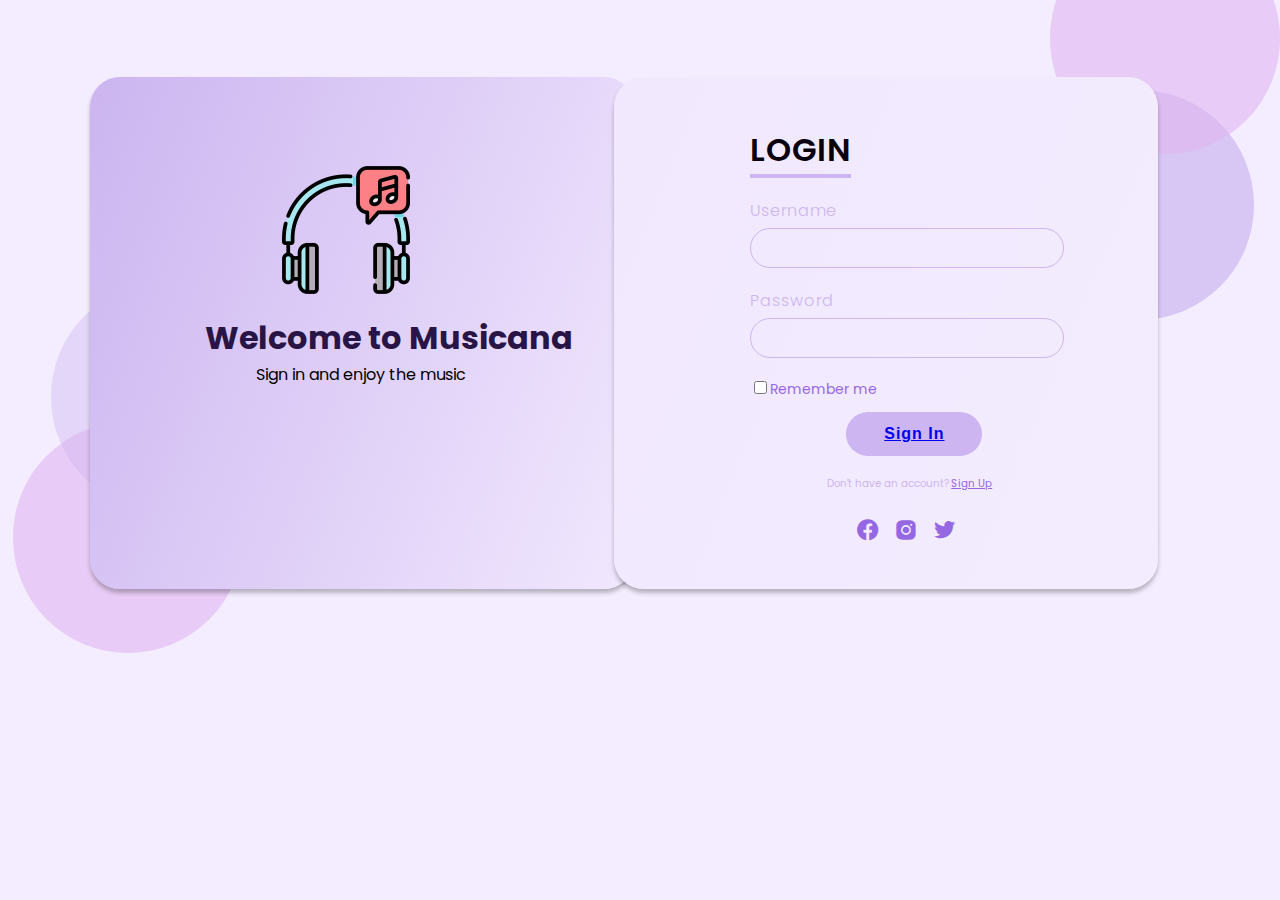
==== index.html @ 5bd80bd9 "first commit" ====
<!DOCTYPE html>
<html lang="en">

<head>
    <meta charset="UTF-8">
    <meta http-equiv="X-UA-Compatible" content="IE=edge">
    <meta name="viewport" content="width=device-width, initial-scale=1.0">
    <title>Document</title>

    <link rel="stylesheet" href="signup.css">
    <link href='https://unpkg.com/boxicons@2.1.1/css/boxicons.min.css' rel='stylesheet'>

</head>

<body>
    <div class="background">
        <div class="circle1"></div>
        <div class="circle2"></div>
        <div class="circle3"></div>
        <div class="circle4"></div>
        <div class="rectangle1">
            <div class="mus-logo">
                <img src="./Images/headphones.png" alt="">
            </div>
            <h1>
                Welcome to Musicana
            </h1>
            <p>Sign in and enjoy the music</p>
        </div>
        <div class="content_box">
            <div class="formbox">
                <h2>Login</h2>
                <form>
                    <div class="inputbox">
                        <span>Username</span>
                        <input type="text" name="">
                    </div>
                    <div class="inputbox">
                        <span>Password</span>
                        <input type="password" name="">
                    </div>
                    <div class="remember">
                        <label><input type="checkbox" name="">Remember me</label>
                    </div>
                    <div class="inputbox">
                        <button class="signin"><a href="./home.html">Sign In</a></button>
                    </div>
                    <div class="inputbox">
                        <p>Don't have an account? <a href="Register.html">Sign Up</a></p>
                    </div>
                </form>
                <ul class="sci">
                    <li><i class='bx bxl-facebook-circle'></i></li>
                    <li><i class='bx bxl-instagram-alt'></i></li>
                    <li><i class='bx bxl-twitter'></i></li>
                </ul>
            </div>
        </div>
       
</body>

</html>
---- signup.css ----
@import url('https://fonts.googleapis.com/css2?family=Gideon+Roman&family=Open+Sans:wght@300&family=Oswald:wght@200&family=Poppins:wght@200;300;400&family=Smooch+Sans:wght@300&display=swap');
body{
    background: #F4EDFF;
    font-family: 'Poppins', sans-serif;
    text-decoration: none;
}

.circle1{
    height: 18vw;
    width: 18vw;
    left: 80vw;
    top: 7vw;
    border-radius: 100vw;
    overflow: hidden;
    position: absolute;
    background: #CCB5F0;
    opacity: 0.7;
}

.circle2{
    height: 18vw;
    width: 18vw;
    left: 82vw;
    top: -6vw;
    border-radius: 100vw;
    overflow: hidden;
    position: absolute;
    background: rgba(224, 181, 240, 0.87);
    opacity: 0.7;
}
.circle3{
    height: 18vw;
    width: 18vw;
    left: 1vw;
    top: 33vw;
    border-radius: 100vw;
    overflow: hidden;
    position: absolute;
    background: rgba(224, 181, 240, 0.87);
    opacity: 0.7;
}

.circle4{
    height: 18vw;
    width: 18vw;
    left: 4vw;
    top: 22vw;
    border-radius: 100vw;
    overflow: hidden;
    position: absolute;
    background: #CCB5F0;
    opacity: 0.4;
    }
.rectangle1{
    position: absolute;
    width: 42.5vw;
    height: 40vw;
    left: 7vw;
    top: 6vw;
    background: linear-gradient(112.07deg, #CCB5F0 0%, #F1E8FE 100%);
    box-shadow: 0px 4px 4px rgba(0, 0, 0, 0.25);
    border-radius: 30px;
    }
.content_box{
    position: absolute;
    display: flex;
    align-items: center;
    justify-content: center;
    width: 42.5vw;
    height: 40vw;
    left: 48vw;
    top: 6vw;
    z-index: 1;
    background: linear-gradient(112.07deg, #F1E8FE 0%, #F3ECFE 100%);
    box-shadow: 0px 4px 4px rgba(0, 0, 0, 0.25);
    border-radius: 30px;
}
.formbox{
    width: 50%;
}
h2{
    color: rgba(9, 0, 14, 1);
    font-weight: 600;
    font-size: 2.5vw;
    text-transform: uppercase;
    margin-bottom: 20px;
    border-bottom: 4px solid #CCB5F0;
    display: inline-block;
    letter-spacing: 1px;  
}
.inputbox{
    margin-bottom: 20px;
}
.inputbox span{
    font-size: 16px;
    margin-bottom: 5px;
    display: inline-block;
    color: #CCB5F0;
    font-weight: 300;
    font-size: 16px;
    letter-spacing: 1px;
}
.inputbox input{
    width: 100%;
    padding:  10px 20px;
    outline: none;
    font-weight: 400;
    border: 1px solid #CCB5F0;
    font-size: 16px;
    letter-spacing: 1px;
    color: #CCB5F0;
    background: transparent;
    border-radius: 30px;
}
.inputbox button{
    width: 100%;
    padding:  10px 20px;
    outline: none;
    font-weight: 400;
    border: 1px solid #CCB5F0;
    font-size: 16px;
    letter-spacing: 1px;
    background: transparent;
    border-radius: 30px;
    text-decoration: none;
}
.inputbox .signin{
    background: #CCB5F0;
    color: #09000E;
    outline: none;
    border: none;
    font-weight: 700;
    margin-left: 7.5vw;
    width: 50%;
    text-decoration: none;
    padding: 1vw;
}
.inputbox .signin:hover{
    background: #9667e2;
}
.remember{
    margin-bottom: 1vw;
    color: #9667e2;
    font-weight: 400;
    font-size: 14px;
}
.inputbox p{
    color: #CCB5F0;
    margin-left: 6vw;
    font-size: .8vw;
}
.inputbox p a{
    color: #9667e2;
}
.formbox .sci{
    display: flex;
    justify-content: center;
    align-items: center;
}
.formbox .sci li{
    list-style-type: none;
    width: 3vw;
    height: 3vw;
    display: flex;
    justify-content: center;
    align-items: center;
    color: #9667e2;
    cursor: pointer;
    font-size: 2vw;
}
.formbox .sci li:hover{
    color: #09000E;
}
.mus-logo{
    width: 10vw;
    height: 10vw;

}
.mus-logo img{
    width: 100%;
    height: 100%;
    margin-left: 15vw;
    margin-top: 7vw;
}
.rectangle1 h1{
    margin-left: 9vw;
    margin-top: 8.5vw;
    color: #281546;
    margin-bottom: 0;

}
.rectangle1 p{
    margin-left: 13vw;
    margin-top: 0;
    
}
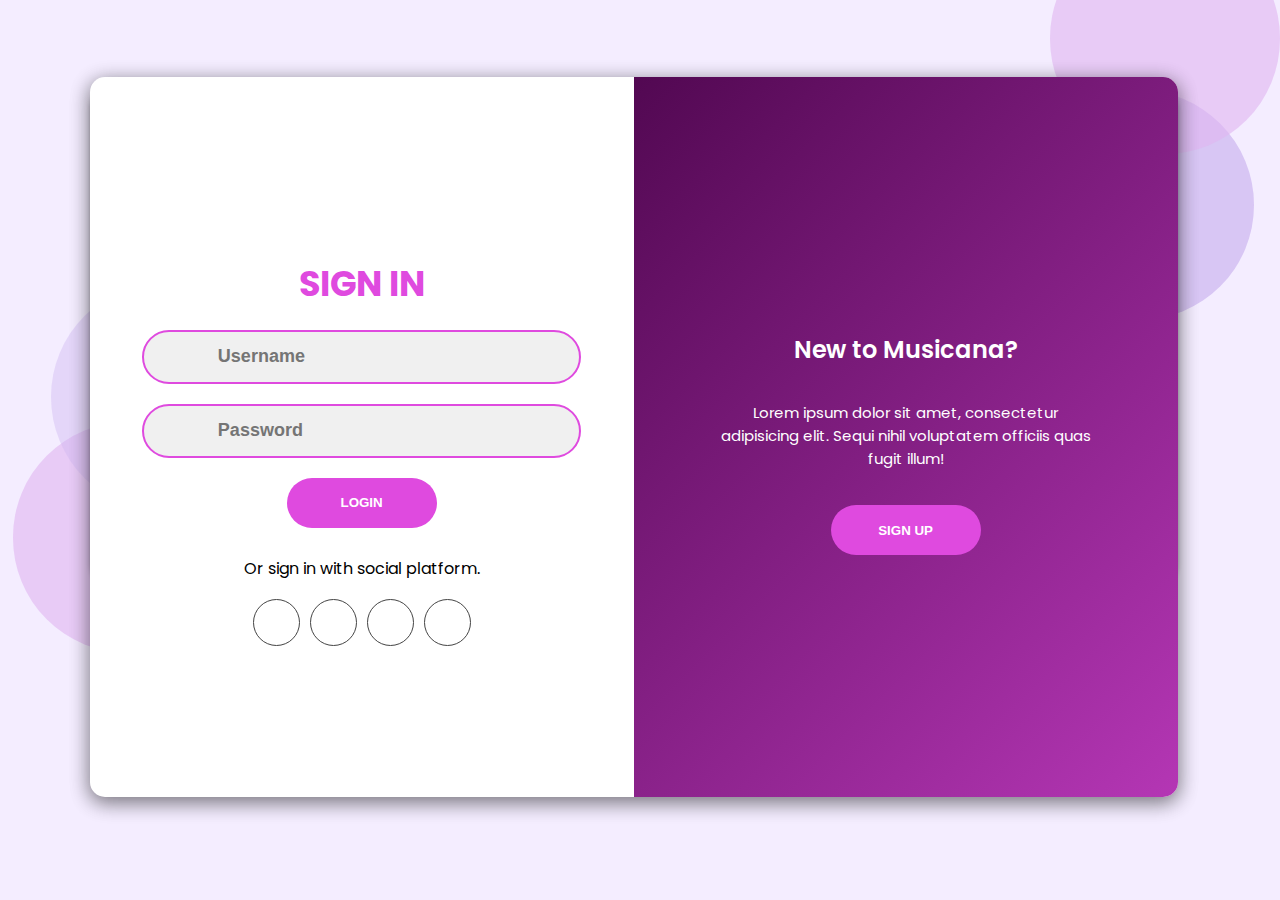
==== commit 46b582c9: "First commit" ====
--- a/index.html
+++ b/index.html
@@ -9,6 +9,8 @@
 
     <link rel="stylesheet" href="signup.css">
     <link href='https://unpkg.com/boxicons@2.1.1/css/boxicons.min.css' rel='stylesheet'>
+    <link rel="stylesheet" href="https://use.fontawesome.com/releases/v5.15.4/css/all.css"
+        integrity="sha384-DyZ88mC6Up2uqS4h/KRgHuoeGwBcD4Ng9SiP4dIRy0EXTlnuz47vAwmeGwVChigm" crossorigin="anonymous" />
 
 </head>
 
@@ -19,43 +21,112 @@
         <div class="circle3"></div>
         <div class="circle4"></div>
         <div class="rectangle1">
-            <div class="mus-logo">
-                <img src="./Images/headphones.png" alt="">
+            <div class="container">
+                <div class="signin-signup">
+                    <form action="" class="sign-in-form">
+                        <h2 class="title">SIGN IN</h2>
+                        <div class="input-field">
+                            <i class="fas fa-user"></i>
+                            <input type="text" placeholder="Username" required>
+                        </div>
+                        <div class="input-field">
+                            <i class="fas fa-lock"></i>
+                            <input type="password" placeholder="Password" pattern="(?=.\d)(?=.[a-z])(?=.*[A-Z]).{6,}" title="Must contain at least one number and one uppercase and lowercase letter, and at least 6 or more characters" required>
+                        </div>
+                        <a href="home.html"><input type="submit" value="Login" class="btn" onclick="location.href='home.html'"></a>
+                        <p class="social-text">Or sign in with social platform.</p>
+                        <div class="social-media">
+                            <a href="#" class="social-icon">
+                                <i class="fab fa-facebook"></i>
+                            </a>
+                            <a href="#" class="social-icon">
+                                <i class="fab fa-twitter"></i>
+                            </a>
+                            <a href="#" class="social-icon"> <i class="fab fa-google"></i>
+                            </a>
+                            <a href="#" class="social-icon"> <i class="fab fa-linkedin-in"></i>
+                            </a>
+                        </div>
+                        <p class="account-text">Don't have an account? <a href="#" id="sign-up-btn2">Sign up</a></p>
+                    </form>
+        
+                    <form action="" class="sign-up-form">
+                        <h2 class="title">SIGN UP</h2>
+                        <div class="input-field">
+                            <i class="fas fa-user"></i>
+                            <input type="text" placeholder="Username" required>
+                        </div>
+                        <div class="input-field">
+                            <i class="fas fa-envelope"></i>
+                            <input type="text" placeholder="email" required>
+                        </div>
+                        <div class="input-field">
+                            <i class="fas fa-lock"></i>
+                            <input type="password" placeholder="Password" pattern="(?=.\d)(?=.[a-z])(?=.*[A-Z]).{8,}" title="Must contain at least one number and one uppercase and lowercase letter, and at least 8 or more characters" required>
+                        </div>
+                        <input type="submit" value="Sign up" class="btn">
+                        <p class="social-text">Or sign in with social platform.</p>
+                        <div class="social-media">
+                            <a href="#" class="social-icon">
+                                <i class="fab fa-facebook"></i>
+                            </a>
+                            <a href="#" class="social-icon">
+                                <i class="fab fa-twitter"></i>
+                            </a>
+                            <a href="#" class="social-icon"> <i class="fab fa-google"></i>
+                            </a>
+                            <a href="#" class="social-icon"> <i class="fab fa-linkedin-in"></i>
+                            </a>
+                        </div>
+                        <p class="account-text">Already have an account? <a href="#" id="sign-in-btn2">Sign in</a></p>
+                    </form>
+                </div>
+                <div class="panels-container">
+                    <div class="panel left-panel">
+                        <div class="content">
+                            <h3>Member of Musicana?</h3>
+                            <p>Lorem ipsum dolor sit amet, consectetur adipisicing elit. Sequi nihil voluptatem officiis quas fugit illum!</p>
+                            <button class="btn" id="sign-in-btn">Sign In</button>
+                        </div>
+                        <img src="signin.svg" alt="" class="image">
+                    </div>
+                    <div class="panel right-panel">
+                        <div class="content">
+                            <h3>New to Musicana?</h3>
+                            <p>Lorem ipsum dolor sit amet, consectetur adipisicing elit. Sequi nihil voluptatem officiis quas fugit illum!</p>
+                            <button class="btn" id="sign-up-btn">Sign Up</button>
+                        </div>
+                        <img src="signup.svg" alt="" class="image">
+                    </div>
+                </div>
             </div>
-            <h1>
-                Welcome to Musicana
-            </h1>
-            <p>Sign in and enjoy the music</p>
-        </div>
-        <div class="content_box">
-            <div class="formbox">
-                <h2>Login</h2>
-                <form>
-                    <div class="inputbox">
-                        <span>Username</span>
-                        <input type="text" name="">
-                    </div>
-                    <div class="inputbox">
-                        <span>Password</span>
-                        <input type="password" name="">
-                    </div>
-                    <div class="remember">
-                        <label><input type="checkbox" name="">Remember me</label>
-                    </div>
-                    <div class="inputbox">
-                        <button class="signin"><a href="./home.html">Sign In</a></button>
-                    </div>
-                    <div class="inputbox">
-                        <p>Don't have an account? <a href="Register.html">Sign Up</a></p>
-                    </div>
-                </form>
-                <ul class="sci">
-                    <li><i class='bx bxl-facebook-circle'></i></li>
-                    <li><i class='bx bxl-instagram-alt'></i></li>
-                    <li><i class='bx bxl-twitter'></i></li>
-                </ul>
-            </div>
-        </div>
+
+            <script>
+                const sign_in_btn = document.querySelector("#sign-in-btn");
+const sign_up_btn= document.querySelector("#sign-up-btn");
+const container = document.querySelector(".container");
+
+//Created at 30.40
+const sign_in_btn2 = document.querySelector("#sign-in-btn2");
+const sign_up_btn2= document.querySelector("#sign-up-btn2");
+
+sign_up_btn.addEventListener("click", () => {
+    container.classList.add("sign-up-mode");
+});
+
+sign_in_btn.addEventListener("click", () => {
+    container.classList.remove("sign-up-mode");
+});
+
+//Created at 30.40
+sign_up_btn2.addEventListener("click", () => {
+    container.classList.add("sign-up-mode2");
+});
+
+sign_in_btn2.addEventListener("click", () => {
+    container.classList.remove("sign-up-mode2");
+});
+            </script>
        
 </body>
 
--- a/signup.css
+++ b/signup.css
@@ -53,7 +53,7 @@
     }
 .rectangle1{
     position: absolute;
-    width: 42.5vw;
+    width: 85vw;
     height: 40vw;
     left: 7vw;
     top: 6vw;
@@ -61,136 +61,242 @@
     box-shadow: 0px 4px 4px rgba(0, 0, 0, 0.25);
     border-radius: 30px;
     }
-.content_box{
-    position: absolute;
-    display: flex;
-    align-items: center;
-    justify-content: center;
-    width: 42.5vw;
-    height: 40vw;
-    left: 48vw;
-    top: 6vw;
-    z-index: 1;
-    background: linear-gradient(112.07deg, #F1E8FE 0%, #F3ECFE 100%);
-    box-shadow: 0px 4px 4px rgba(0, 0, 0, 0.25);
-    border-radius: 30px;
-}
-.formbox{
-    width: 50%;
-}
-h2{
-    color: rgba(9, 0, 14, 1);
-    font-weight: 600;
-    font-size: 2.5vw;
-    text-transform: uppercase;
-    margin-bottom: 20px;
-    border-bottom: 4px solid #CCB5F0;
-    display: inline-block;
-    letter-spacing: 1px;  
-}
-.inputbox{
-    margin-bottom: 20px;
-}
-.inputbox span{
-    font-size: 16px;
-    margin-bottom: 5px;
-    display: inline-block;
-    color: #CCB5F0;
-    font-weight: 300;
-    font-size: 16px;
-    letter-spacing: 1px;
-}
-.inputbox input{
-    width: 100%;
-    padding:  10px 20px;
-    outline: none;
-    font-weight: 400;
-    border: 1px solid #CCB5F0;
-    font-size: 16px;
-    letter-spacing: 1px;
-    color: #CCB5F0;
-    background: transparent;
-    border-radius: 30px;
-}
-.inputbox button{
-    width: 100%;
-    padding:  10px 20px;
-    outline: none;
-    font-weight: 400;
-    border: 1px solid #CCB5F0;
-    font-size: 16px;
-    letter-spacing: 1px;
-    background: transparent;
-    border-radius: 30px;
-    text-decoration: none;
-}
-.inputbox .signin{
-    background: #CCB5F0;
-    color: #09000E;
-    outline: none;
-    border: none;
-    font-weight: 700;
-    margin-left: 7.5vw;
-    width: 50%;
-    text-decoration: none;
-    padding: 1vw;
-}
-.inputbox .signin:hover{
-    background: #9667e2;
-}
-.remember{
-    margin-bottom: 1vw;
-    color: #9667e2;
-    font-weight: 400;
-    font-size: 14px;
-}
-.inputbox p{
-    color: #CCB5F0;
-    margin-left: 6vw;
-    font-size: .8vw;
-}
-.inputbox p a{
-    color: #9667e2;
-}
-.formbox .sci{
-    display: flex;
-    justify-content: center;
-    align-items: center;
-}
-.formbox .sci li{
-    list-style-type: none;
-    width: 3vw;
-    height: 3vw;
-    display: flex;
-    justify-content: center;
-    align-items: center;
-    color: #9667e2;
-    cursor: pointer;
-    font-size: 2vw;
-}
-.formbox .sci li:hover{
-    color: #09000E;
-}
-.mus-logo{
-    width: 10vw;
-    height: 10vw;
-
-}
-.mus-logo img{
-    width: 100%;
-    height: 100%;
-    margin-left: 15vw;
-    margin-top: 7vw;
-}
-.rectangle1 h1{
-    margin-left: 9vw;
-    margin-top: 8.5vw;
-    color: #281546;
-    margin-bottom: 0;
-
-}
-.rectangle1 p{
-    margin-left: 13vw;
-    margin-top: 0;
-    
-}+    .container {
+        position: relative;
+        height: 80vh;
+        background: #fff;
+        border-radius: 15px;
+        box-shadow: 0 4px 20px 0 rgba(0, 0, 0, 0.3), 0 6px 20px 0 rgba(0, 0, 0, 0.3);
+        overflow: hidden; 
+    }
+    
+    .container::before {
+        content: "";
+        position: absolute;
+        top: 0;
+        left: -50%;   
+        width: 100%;
+        height: 100%;
+        background: linear-gradient(-45deg, #df4adf, #520852);
+        z-index: 6;
+        transform: translateX(100%); 
+        transition: 1s ease-in-out;  
+    }
+    
+    .signin-signup {
+        position: absolute;
+        top: 0;
+        left: 0;
+        width: 100%;
+        height: 100%;
+        display: flex;
+        align-items: center;
+        justify-content: space-around;
+        z-index: 5;
+    }
+    
+    form {
+        display: flex;
+        align-items: center;
+        justify-content: center;
+        flex-direction: column;
+        width: 40%;
+        min-width: 238px;
+        padding: 0 10px;
+    }
+    
+    form.sign-in-form{  
+         opacity: 1;
+         transition: 0.5s ease-in-out;
+         transition-delay: 1s;
+    }
+    
+    form.sign-up-form{   
+        opacity: 0;
+        transition: 0.5s ease-in-out;
+        transition-delay: 1s;
+    }
+    
+    .title {
+        font-size: 35px;
+        color: #df4adf;
+        margin-bottom: 10px;
+    }
+    
+    .input-field {
+        width: 100%;
+        height: 50px;
+        background: #f0f0f0;
+        margin: 10px 0;
+        border: 2px solid #df4adf;
+        border-radius: 50px;
+        display: flex;
+        align-items: center;
+    }
+    
+    .input-field i {
+        flex: 1;
+        text-align: center;
+        color: #666;
+        font-size: 18px;
+    }
+    
+    .input-field input {
+        flex: 5;
+        background: none;
+        border: none;
+        outline: none;
+        width: 100%;
+        font-size: 18px;
+        font-weight: 600;
+        color: #444;
+    }
+    
+    .btn {
+        width: 150px;
+        height: 50px;
+        border: none;
+        border-radius: 50px;
+        background: #df4adf;
+        color: #fff;
+        font-weight: 600;
+        margin: 10px 0;
+        text-transform: uppercase;
+        cursor: pointer;
+    }
+    
+    .btn:hover {
+        background: #c03cc0;
+    }
+    
+    .social-text {
+        margin: 18px 0;
+        font-size: 16px;
+    }
+    
+    .social-media {
+        display: flex;
+        justify-content: center;
+    }
+    
+    .social-icon {
+        height: 45px;
+        width: 45px;
+        display: flex;
+        align-items: center;
+        justify-content: center;
+        color: #444;
+        border: 1px solid #444;
+        border-radius: 50px;
+        margin: 0 5px;
+    }
+    
+    a {
+        text-decoration: none;
+    }
+    
+    .social-icon:hover {
+        color: #df4adf;
+        border-color: #df4adf;
+    }
+    
+    .panels-container {
+        position: absolute;
+        top: 0;
+        left: 0;
+        width: 100%;
+        height: 100%;
+        display: flex;
+        align-items: center;
+        justify-content: space-around;
+    }
+    
+    .panel {
+        display: flex;
+        flex-direction: column;
+        align-items: center;
+        justify-content: space-around;
+        width: 35%;
+        min-width: 238px;
+        padding: 0 10px;
+        text-align: center;
+        z-index: 6;
+    }
+    
+    .left-panel{  
+        pointer-events: none;
+    }
+    
+    .content {
+        color: #fff;
+        transition: 1.1s ease-in-out;
+        transition-delay: 0.5s;  
+    }
+    
+    .panel h3 {
+        font-size: 24px;
+        font-weight: 600;
+    }
+    
+    .panel p {
+        font-size: 15px;
+        padding: 10px 0;
+    }
+    
+    .image {
+        width: 100%;
+        transition: 1.1s ease-in-out; 
+    }
+    
+    
+    .left-panel .image,
+    .left-panel .content{
+        transform: translateX(-200%);
+    }
+    
+    
+    .right-panel .image,
+    .right-panel .content{
+        transform: translateX(0);
+    }
+    
+    .account-text{   
+         display: none;
+    }
+    
+    
+    /* Animation */     
+    
+    .container.sign-up-mode::before{  
+        transform: translateX(0);
+    }
+    
+    
+    .container.sign-up-mode .right-panel .image,
+    .container.sign-up-mode .right-panel .content{
+        transform: translateX(200%);
+    }
+    
+    
+    .container.sign-up-mode .left-panel .image,
+    .container.sign-up-mode .left-panel .content{
+        transform: translateX(0);
+    }
+    
+    .container.sign-up-mode form.sign-in-form{  
+         opacity: 0;
+    }
+    
+    .container.sign-up-mode form.sign-up-form{  
+        opacity: 1;
+    }
+    
+    .container.sign-up-mode .right-panel{  
+        pointer-events: none;
+    }
+    
+    .container.sign-up-mode .left-panel{  
+        pointer-events: all;
+    }
+    
+   
